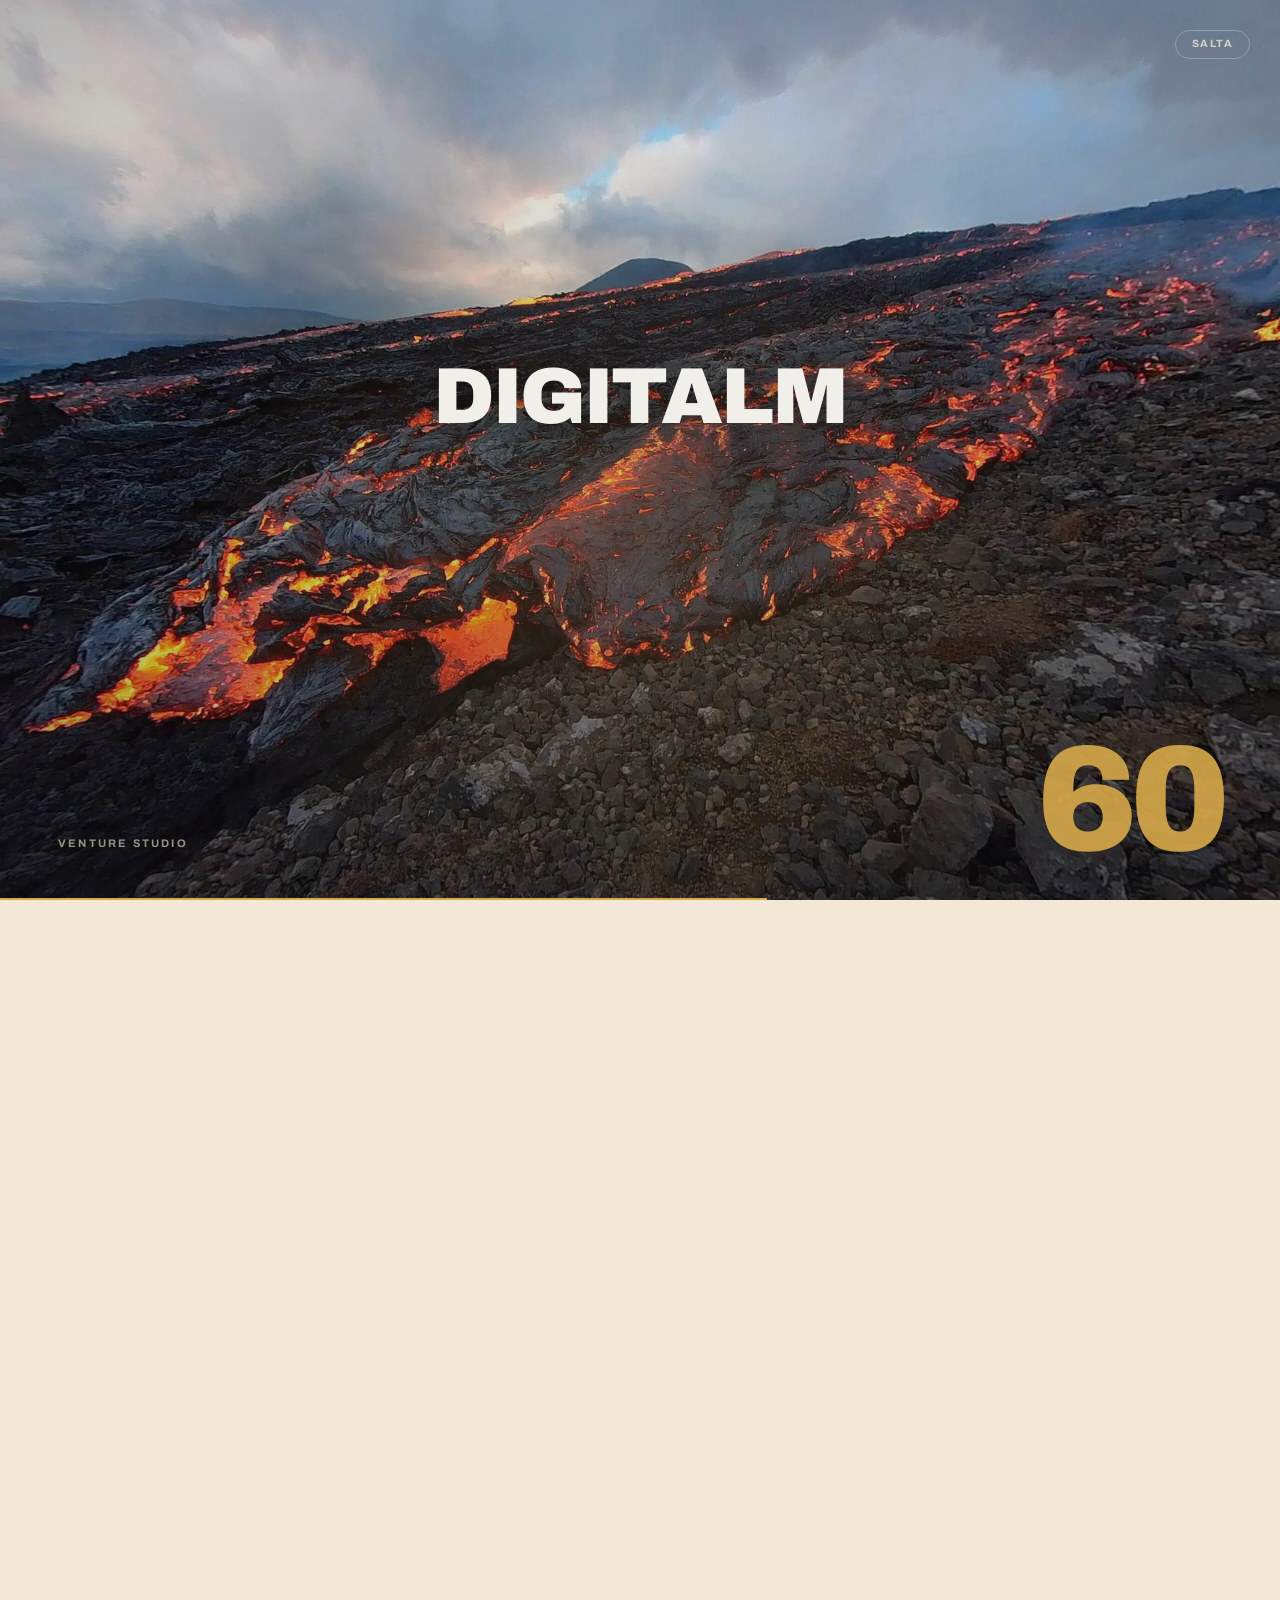
==== index.html @ 2645ad88 "Scheda azienda con descrizione dal sito e pulsante Vai al sito; carta piu tenue; vuoto in fondo alla" ====
<!doctype html>
<html lang="it">
<head>
<meta charset="utf-8">
<meta name="viewport" content="width=device-width, initial-scale=1">
<meta name="robots" content="noindex, nofollow">
<title>Strada del Vino · Casavecchia di Pontelatone — Quattro direzioni per il sito</title>
<link rel="icon" href="shared/pittogramma.svg" type="image/svg+xml">
<link rel="preconnect" href="https://fonts.googleapis.com"><link rel="preconnect" href="https://fonts.gstatic.com" crossorigin>
<link href="https://fonts.googleapis.com/css2?family=Archivo:wght@500;700;900&family=Cormorant+Garamond:ital,wght@0,400;0,500;1,400&family=Instrument+Serif:ital@0;1&family=Fraunces:ital,opsz,wght@0,9..144,400;1,9..144,400&family=Manrope:wght@400;500;700&display=swap" rel="stylesheet">
<style>
:root{--walnut:#442413;--ivory:#F2E8D5;--cream:#FCF6E1;--olive:#4B5D23;--chart:#ADC136;--earth:#170B06;--mute:#7A5F50}
*{box-sizing:border-box;margin:0;padding:0}
body{font:400 16px/1.6 Manrope,system-ui,sans-serif;background:var(--ivory);color:var(--walnut);min-height:100svh;padding:clamp(20px,4vw,56px)}
/* la spaccatura di Studio Ryft resta sotto tutta la pagina, in forte trasparenza */
body::before{content:"";position:fixed;inset:0;z-index:-1;pointer-events:none;
  background:url(shared/img/ryft-rift.jpg) center 42%/cover no-repeat;opacity:.13;filter:saturate(.28) sepia(.45) contrast(.92)}
header{display:flex;justify-content:space-between;align-items:flex-end;gap:2rem;flex-wrap:wrap;border-bottom:1.5px solid var(--walnut);padding-bottom:2.2rem}
header svg{height:clamp(110px,14vw,190px);width:auto;display:block;overflow:visible}
header div{max-width:560px}
header h1{font:400 clamp(2rem,4vw,3.4rem)/1 "Fraunces",serif;letter-spacing:-.02em}
header h1 em{color:var(--olive)}
header p{margin-top:.7rem;color:var(--mute)}
.grid{display:grid;grid-template-columns:repeat(4,1fr);gap:clamp(14px,2vw,26px);margin-top:clamp(24px,3vw,44px)}
.dir{position:relative;display:flex;flex-direction:column;border-radius:26px;overflow:hidden;text-decoration:none;min-height:600px;transition:transform .7s cubic-bezier(.16,1,.3,1),box-shadow .7s}
.dir:hover{transform:translateY(-8px);box-shadow:0 40px 60px -30px rgba(40,20,10,.5)}
.dir .top{position:relative;flex:1;overflow:hidden}
.dir .top img{position:absolute;inset:0;width:100%;height:100%;object-fit:cover;transition:transform 1.4s cubic-bezier(.16,1,.3,1)}
.dir:hover .top img{transform:scale(1.07)}
.dir .top::after{content:"";position:absolute;inset:0}
.dir .lt{position:absolute;left:22px;top:22px;z-index:2;font:700 12px/1 Manrope;letter-spacing:.14em;text-transform:uppercase;padding:.5rem .7rem;border-radius:40px}
.dir .ti{position:absolute;left:22px;right:22px;bottom:20px;z-index:2}
.dir .ti h2{font-size:clamp(2.4rem,3.4vw,3.4rem);line-height:.95;font-weight:400}
.dir .bot{padding:22px}
.dir .bot p{font-size:14.5px}
.dir .bot ul{list-style:none;margin-top:.9rem;font-size:13.5px}
.dir .bot li{padding:.35rem 0;border-top:1px solid currentColor;border-color:rgba(128,100,80,.25)}
.dir .go{display:flex;justify-content:space-between;align-items:center;margin-top:1rem;font:700 14px Manrope}
.dir .go b{width:42px;height:42px;border-radius:50%;display:grid;place-items:center;transition:transform .6s cubic-bezier(.16,1,.3,1)}
.dir:hover .go b{transform:rotate(-45deg)}
.a{background:var(--cream);color:var(--walnut);border:1.5px solid var(--walnut)}
.a .top img{filter:sepia(.35) contrast(.95)}
.a .top::after{background:linear-gradient(0deg,var(--cream) 22%,rgba(252,246,225,.6) 50%,rgba(252,246,225,0) 75%)}
.a .lt{background:var(--walnut);color:var(--cream)}
.a h2{font-family:"Cormorant Garamond",serif}.a h2 em{color:#7A2A2E}
.a .go b{background:var(--walnut);color:var(--cream)}
.b{background:var(--earth);color:var(--ivory)}
.b .top img{filter:brightness(.55) saturate(.9)}
.b .top::after{background:linear-gradient(0deg,var(--earth) 8%,rgba(23,11,6,0) 60%)}
.b .lt{background:var(--chart);color:var(--earth)}
.b h2{font-family:"Instrument Serif",serif}.b h2 em{color:var(--chart)}
.b .go b{background:var(--chart);color:var(--earth)}
.c{background:var(--olive);color:var(--cream)}
.c .top::after{background:linear-gradient(0deg,var(--olive) 8%,rgba(75,93,35,0) 60%)}
.c .lt{background:var(--cream);color:var(--olive)}
.c h2{font-family:"Fraunces",serif}.c h2 em{color:var(--chart)}
.c .go b{background:var(--chart);color:var(--walnut)}
.d{background:var(--ivory);color:var(--walnut);border:1.5px solid var(--walnut)}
.d .top img{filter:saturate(1.05)}
.d .top::after{background:linear-gradient(0deg,var(--ivory) 16%,rgba(242,232,213,.5) 46%,rgba(242,232,213,0) 74%)}
.d .lt{background:var(--olive);color:var(--cream)}
.d h2{font-family:"Fraunces",serif}.d h2 em{color:var(--olive)}
.d .go b{background:var(--olive);color:var(--cream)}
.note{margin-top:clamp(24px,3vw,40px);display:grid;grid-template-columns:1.2fr 1fr;gap:2rem;font-size:14px;color:var(--mute);border-top:1px solid rgba(68,36,19,.2);padding-top:1.4rem}
.note b{color:var(--walnut)}
/* firma in chiusura: logotipo, messaggio della spaccatura, link al sito dello studio */
.ryft-firma{margin-top:clamp(40px,5vw,80px);padding:clamp(34px,4.5vw,64px) 0 clamp(26px,3vw,44px);
  border-top:1.5px solid var(--walnut);display:grid;justify-items:center;text-align:center;gap:clamp(18px,2.2vw,30px)}
.ryft-firma>img{height:clamp(26px,3.4vw,46px);width:auto}
.rf-msg{font:900 clamp(2rem,5.4vw,4.6rem)/.96 Archivo,sans-serif;letter-spacing:-.035em;text-transform:uppercase;color:var(--walnut)}
.rf-msg span{display:block}
.rf-msg .sm{font-size:.44em;letter-spacing:.02em}
.rf-pay{font:500 clamp(10px,1.1vw,12.5px)/1 Archivo,sans-serif;letter-spacing:.2em;text-transform:uppercase;color:var(--mute);margin-top:-.4rem}
.rf-link{display:inline-flex;align-items:center;gap:.6rem;padding:.85rem 1.7rem;border:1.5px solid var(--walnut);border-radius:8px;
  font:700 12px/1 Archivo,sans-serif;letter-spacing:.12em;text-transform:uppercase;color:var(--walnut);text-decoration:none;transition:.3s}
.rf-link:hover{background:var(--walnut);color:var(--cream)}
@media (max-width:820px){.rf-msg{font-size:clamp(1.7rem,9vw,2.6rem)}}

footer{margin-top:2rem;font-size:12px;color:var(--mute);display:flex;flex-wrap:wrap;gap:.4rem 1.2rem;align-items:center;justify-content:space-between}
footer a{color:var(--walnut);font-weight:700;text-decoration:none;border-bottom:1px solid rgba(68,36,19,.3)}
footer a:hover{color:var(--olive);border-color:var(--olive)}

/* firma dello studio: payoff sopra, logotipo in alto a destra */
.topbar{display:flex;justify-content:flex-end;margin-bottom:clamp(14px,1.8vw,26px)}
.ryft-mark{display:grid;justify-items:end;gap:.4rem;text-decoration:none}
.rm-pay{font:500 10px/1 Archivo,Manrope,sans-serif;letter-spacing:.16em;text-transform:uppercase;color:var(--mute)}
.ryft-mark img{height:clamp(17px,1.7vw,23px);width:auto;opacity:.82;transition:opacity .35s}
.ryft-mark:hover img{opacity:1}
.ryft-mark:hover .rm-pay{color:var(--walnut)}

/* ===== intro Studio Ryft: conto alla rovescia e parata delle scritte ===== */
html.rp-lock,html.rp-lock body{overflow:hidden;height:100%}
#ryft-pre{position:fixed;inset:0;z-index:200;display:grid;place-items:center;overflow:hidden;background:#1c1c22;font-family:Archivo,Manrope,system-ui,sans-serif}
#ryft-pre.done{transform:translateY(-100%);transition:transform 1.05s cubic-bezier(.76,0,.24,1)}
.rp-bg{position:absolute;inset:0;background:#1c1c22 url(shared/img/ryft-rift.jpg) center 58%/cover no-repeat;animation:rpDrift 22s ease-in-out infinite alternate}
.rp-veil{position:absolute;inset:0;background:radial-gradient(circle at 50% 60%,rgba(215,169,74,.16),transparent 56%),
  radial-gradient(120% 90% at 50% 50%,transparent 38%,rgba(16,14,20,.5) 100%),
  linear-gradient(180deg,rgba(20,20,26,.1),rgba(20,20,26,.28));transition:background .7s ease}
#ryft-pre.fin .rp-veil{background:radial-gradient(60% 45% at 50% 50%,rgba(14,12,18,.86),rgba(16,14,20,.6) 62%,rgba(16,14,20,.42) 100%)}
@keyframes rpDrift{from{transform:scale(1.04)}to{transform:scale(1.11) translateY(-1.5%)}}
.rp-mid{position:relative;z-index:1;text-align:center;padding:0 20px}
.rp-word{font:900 clamp(28px,6.2vw,86px)/1.15 Archivo,sans-serif;letter-spacing:-.025em;color:#F0EFE9;min-height:1.2em;font-variant-ligatures:none;text-shadow:0 6px 40px rgba(0,0,0,.55)}
.rp-word .g{color:#D7A94A}
.rp-word{transition:opacity .45s ease,transform .45s ease}
#ryft-pre.fin .rp-word{opacity:0;transform:translateY(-12px);position:absolute;pointer-events:none}
.rp-end{opacity:0;transform:translateY(16px);transition:opacity .85s ease-out,transform .85s cubic-bezier(.16,1,.3,1)}
.rp-end.on{opacity:1;transform:none}
.rp-pay{display:block;font:500 clamp(10px,1.15vw,13px)/1 Archivo,sans-serif;letter-spacing:.2em;text-transform:uppercase;color:#E9C377;margin-bottom:1.1rem;text-shadow:0 2px 18px rgba(0,0,0,.8)}
.rp-end img{height:clamp(30px,5vw,68px);width:auto;filter:drop-shadow(0 8px 34px rgba(0,0,0,.6))}
.rp-tag{position:absolute;left:clamp(18px,5vw,58px);bottom:clamp(24px,4vw,52px);z-index:1;font:700 11px/1 Archivo,sans-serif;letter-spacing:.2em;text-transform:uppercase;color:rgba(242,232,213,.6)}
.rp-count{position:absolute;right:clamp(18px,5vw,58px);bottom:clamp(10px,4vw,40px);z-index:1;font:900 clamp(60px,12vw,150px)/.8 Archivo,sans-serif;color:#D7A94A;letter-spacing:-.05em;font-variant-numeric:tabular-nums;opacity:.9}
.rp-bar{position:absolute;left:0;bottom:0;z-index:1;height:2px;width:0;background:#D7A94A}
.rp-skip{position:absolute;top:clamp(16px,3vw,30px);right:clamp(16px,3vw,30px);z-index:2;background:transparent;border:1px solid rgba(242,232,213,.3);border-radius:40px;padding:.5rem 1rem;color:rgba(242,232,213,.8);font:700 10.5px/1 Archivo,sans-serif;letter-spacing:.14em;text-transform:uppercase;cursor:pointer;transition:.25s}
.rp-skip:hover{border-color:#D7A94A;color:#D7A94A}
@media (prefers-reduced-motion:reduce){.rp-bg{animation:none}#ryft-pre.done{transition:none}}
@media (max-width:1300px){.grid{grid-template-columns:1fr 1fr}}
@media (max-width:820px){.grid{grid-template-columns:1fr}.dir{min-height:480px}.note{grid-template-columns:1fr}}
</style>
</head>
<body>
<div class="topbar">
  <a class="ryft-mark" href="https://www.ryft.it/intro/" target="_blank" rel="noopener">
    <span class="rm-pay">You have the dream. We have the team.</span>
    <img src="shared/img/studio-ryft-scuro.png" alt="Studio Ryft">
  </a>
</div>
<header>
  <svg data-logo aria-label="Strada del Vino Casavecchia di Pontelatone"></svg>
  <div><h1>Il sito della Strada: <em>quattro direzioni.</em></h1><p>Stessi contenuti verificati, stesso marchio, quattro modi diversi di raccontare l'Alta Campania. Le animazioni partono con lo scorrimento: aprite ogni demo a schermo intero.</p></div>
</header>
<main class="grid">
  <a class="dir a" href="a-archivio/index.html?intro">
    <div class="top"><img src="shared/img/comune-pontelatone.webp" alt=""><span class="lt">A · Istituzionale</span><div class="ti"><h2>L'Archivio<br><em>vivo.</em></h2></div></div>
    <div class="bot"><p>Carta, inchiostro, documenti. Per stampa, istituzioni, bandi e Archivio di Stato.</p>
      <ul><li>Carta del territorio che si incide dalle quote reali</li><li>Linea del tempo orizzontale con il Ventaglio borbonico</li><li>Carotaggi dei suoli e ruota degli aromi</li><li>Adesione con sigillo di ceralacca</li></ul>
      <p class="go">Apri la demo <b>→</b></p></div>
  </a>
  <a class="dir b" href="b-suolo/index.html?intro">
    <div class="top"><img src="shared/img/video-poster.webp" alt=""><span class="lt">B · Scientifica</span><div class="ti"><h2>Il suolo<br><em>parla.</em></h2></div></div>
    <div class="bot"><p>Notte, strati, dati. La direzione più adatta a premi di design e stampa internazionale.</p>
      <ul><li>Volo guidato dallo scorrimento sugli otto comuni</li><li>Discesa nei tre suoli con profondità in centimetri</li><li>Radar aromatico e gioco «Alla cieca»</li><li>Citazione leggibile solo con la luce del cursore</li></ul>
      <p class="go">Apri la demo <b>→</b></p></div>
  </a>
  <a class="dir c" href="c-filo/index.html?intro">
    <div class="top"><img src="shared/img/vigna-lmp02008.webp" alt=""><span class="lt">C · Comunità</span><div class="ti"><h2>Il<br><em>filo.</em></h2></div></div>
    <div class="bot"><p>Luce di settembre, persone, rete. La direzione che converte meglio in adesioni.</p>
      <ul><li>Un filo verde che cuce tutta la pagina</li><li>Costellazione della rete trascinabile, «aggiungi la tua realtà»</li><li>Percorsi animati su carta reale, video verticali</li><li>Tessera che si compila mentre scrivi</li></ul>
      <p class="go">Apri la demo <b>→</b></p></div>
  </a>
  <a class="dir d" href="d-sintesi/index.html?intro">
    <div class="top"><img src="shared/img/vendemmia-tramonto-poster.webp" alt=""><span class="lt">D · Sintesi</span><div class="ti"><h2>Terra<br><em>e persone.</em></h2></div></div>
    <div class="bot"><p>La via di mezzo fra la B e la C: calore e adesioni, con un blocco scientifico al centro.</p>
      <ul><li>Hero con carta reale e tre video in rotazione</li><li>Blocco scuro «Il suolo parla» con radar degli aromi</li><li>Carta che segue i comuni al passaggio del mouse</li><li>Giostra 3D dei logotipi, tessera e quote</li></ul>
      <p class="go">Apri la demo <b>→</b></p></div>
  </a>
</main>
<section class="note">
  <p><b>Cosa è reale e cosa è d'esempio.</b> Testi storici, vitigni, suoli, dati aromatici, aziende, panel e comuni vengono dai materiali della Strada (Anteprima 2026, testi dell'Archivio di Stato, disciplinare) e sono stati verificati. Curve di livello e posizioni dei comuni sono ricavate da dati altimetrici e cartografici reali. Articoli, video, eventi futuri, quote associative e moduli sono segnaposto: i moduli non inviano dati.</p>
  <p><b>Prima della messa online.</b> Fotografie e video originali, testi dei vantaggi e quote approvati dall'assemblea, permessi dell'Archivio per le riproduzioni, perimetro di lavoro con Squeezy, dominio dell'associazione.</p>
</section>
<section class="ryft-firma">
  <img src="shared/img/studio-ryft-scuro.png" alt="Studio Ryft">
  <p class="rf-msg"><span>Dalla frattura</span><span class="sm">nasce</span><span>terra nuova</span></p>
  <p class="rf-pay">You have the dream. We have the team.</p>
  <a class="rf-link" href="https://www.ryft.it/intro/" target="_blank" rel="noopener">ryft.it/intro <b>→</b></a>
</section>

<footer>
  <span>Demo di progetto riservata · settembre 2026</span>
  <span>Progetto e sviluppo <a href="https://www.ryft.it/intro/" target="_blank" rel="noopener">Studio Ryft</a> · venture studio · ryft.it/intro</span>
</footer>

<div id="ryft-pre">
  <div class="rp-bg"></div><div class="rp-veil"></div>
  <div class="rp-mid">
    <div class="rp-word" id="rp-word"></div>
    <div class="rp-end" id="rp-end">
      <span class="rp-pay">You have the dream. We have the team.</span>
      <img src="shared/img/studio-ryft.png" alt="Studio Ryft">
    </div>
  </div>
  <span class="rp-tag">Venture Studio</span>
  <span class="rp-count" id="rp-count">0</span>
  <span class="rp-bar" id="rp-bar"></span>
  <button class="rp-skip" id="rp-skip" type="button">salta</button>
</div>
<script>
/* Intro Studio Ryft: conto alla rovescia 0-100 e parata di caratteri che si ricompone in STUDIO RYFT.
   Stessa meccanica dell'intro di ryft.it, rallentata e chiusa con payoff e logotipo (circa 6 secondi). */
(function () {
  var pre = document.getElementById("ryft-pre"), wordEl = document.getElementById("rp-word"),
      countEl = document.getElementById("rp-count"), bar = document.getElementById("rp-bar"),
      end = document.getElementById("rp-end"), skip = document.getElementById("rp-skip");
  var ridotto = matchMedia("(prefers-reduced-motion: reduce)").matches, chiuso = false;
  document.documentElement.classList.add("rp-lock");

  function apri() {
    if (chiuso) return; chiuso = true;
    pre.classList.add("done");
    document.documentElement.classList.remove("rp-lock");
    setTimeout(function () { if (pre.parentNode) pre.parentNode.removeChild(pre); }, 1200);
  }
  skip.addEventListener("click", apri);
  addEventListener("keydown", function (e) { if (e.key === "Escape") apri(); });

  if (ridotto) {
    countEl.textContent = "100"; bar.style.width = "100%";
    wordEl.innerHTML = 'STUDIO <span class="g">RYFT</span>';
    pre.classList.add("fin"); end.classList.add("on");
    setTimeout(apri, 1600); return;
  }

  var CH = "ABCDEFGHIJKLMNOPQRSTUVWXYZ0123456789#%&@/", DUR = 4800, start = performance.now();
  // ogni parola si risolve da sinistra a destra dentro la sua finestra di tempo
  function scr(testo, a, b) {
    return { a: a, s: function (t) {
      var p = Math.max(0, Math.min(1, (t - a) / (b - a))), o = "";
      for (var i = 0; i < testo.length; i++) {
        if (testo[i] === " ") { o += " "; continue; }
        o += (p * testo.length >= i + 1) ? testo[i] : (p > 0 ? CH[(Math.random() * CH.length) | 0] : " ");
      }
      return o;
    } };
  }
  var frasi = [scr("INSIEME", 150, 930), scr("DIGITALE", 1080, 1860), scr("OPPORTUNITÀ", 2010, 2860),
               scr("CRESCITA", 3010, 3790), scr("STUDIO RYFT", 3940, 4800)];

  function chiudi() {
    wordEl.innerHTML = 'STUDIO <span class="g">RYFT</span>';
    setTimeout(function () { pre.classList.add("fin"); end.classList.add("on"); }, 420);
    setTimeout(apri, 1400);
  }
  function giro(ora) {
    var t = ora - start, p = Math.min(1, t / DUR), e = 1 - Math.pow(1 - p, 2);
    countEl.textContent = Math.round(e * 100);
    bar.style.width = (e * 100) + "%";
    var cur = frasi[0];
    for (var i = 0; i < frasi.length; i++) if (t >= frasi[i].a) cur = frasi[i];
    wordEl.textContent = cur.s(t);
    if (p < 1) requestAnimationFrame(giro); else chiudi();
  }
  requestAnimationFrame(giro);
})();
</script>
<script src="shared/brand.js?v=202609172022"></script>
<script>var B=window.LSDV_BRAND,s=document.querySelector("[data-logo]");s.setAttribute("viewBox",B.logo.vb);s.innerHTML='<path fill="#442413" fill-rule="evenodd" d="'+B.logo.br+'"/><path fill="#4B5D23" fill-rule="evenodd" d="'+B.logo.gr+'"/>';</script>
</body>
</html>
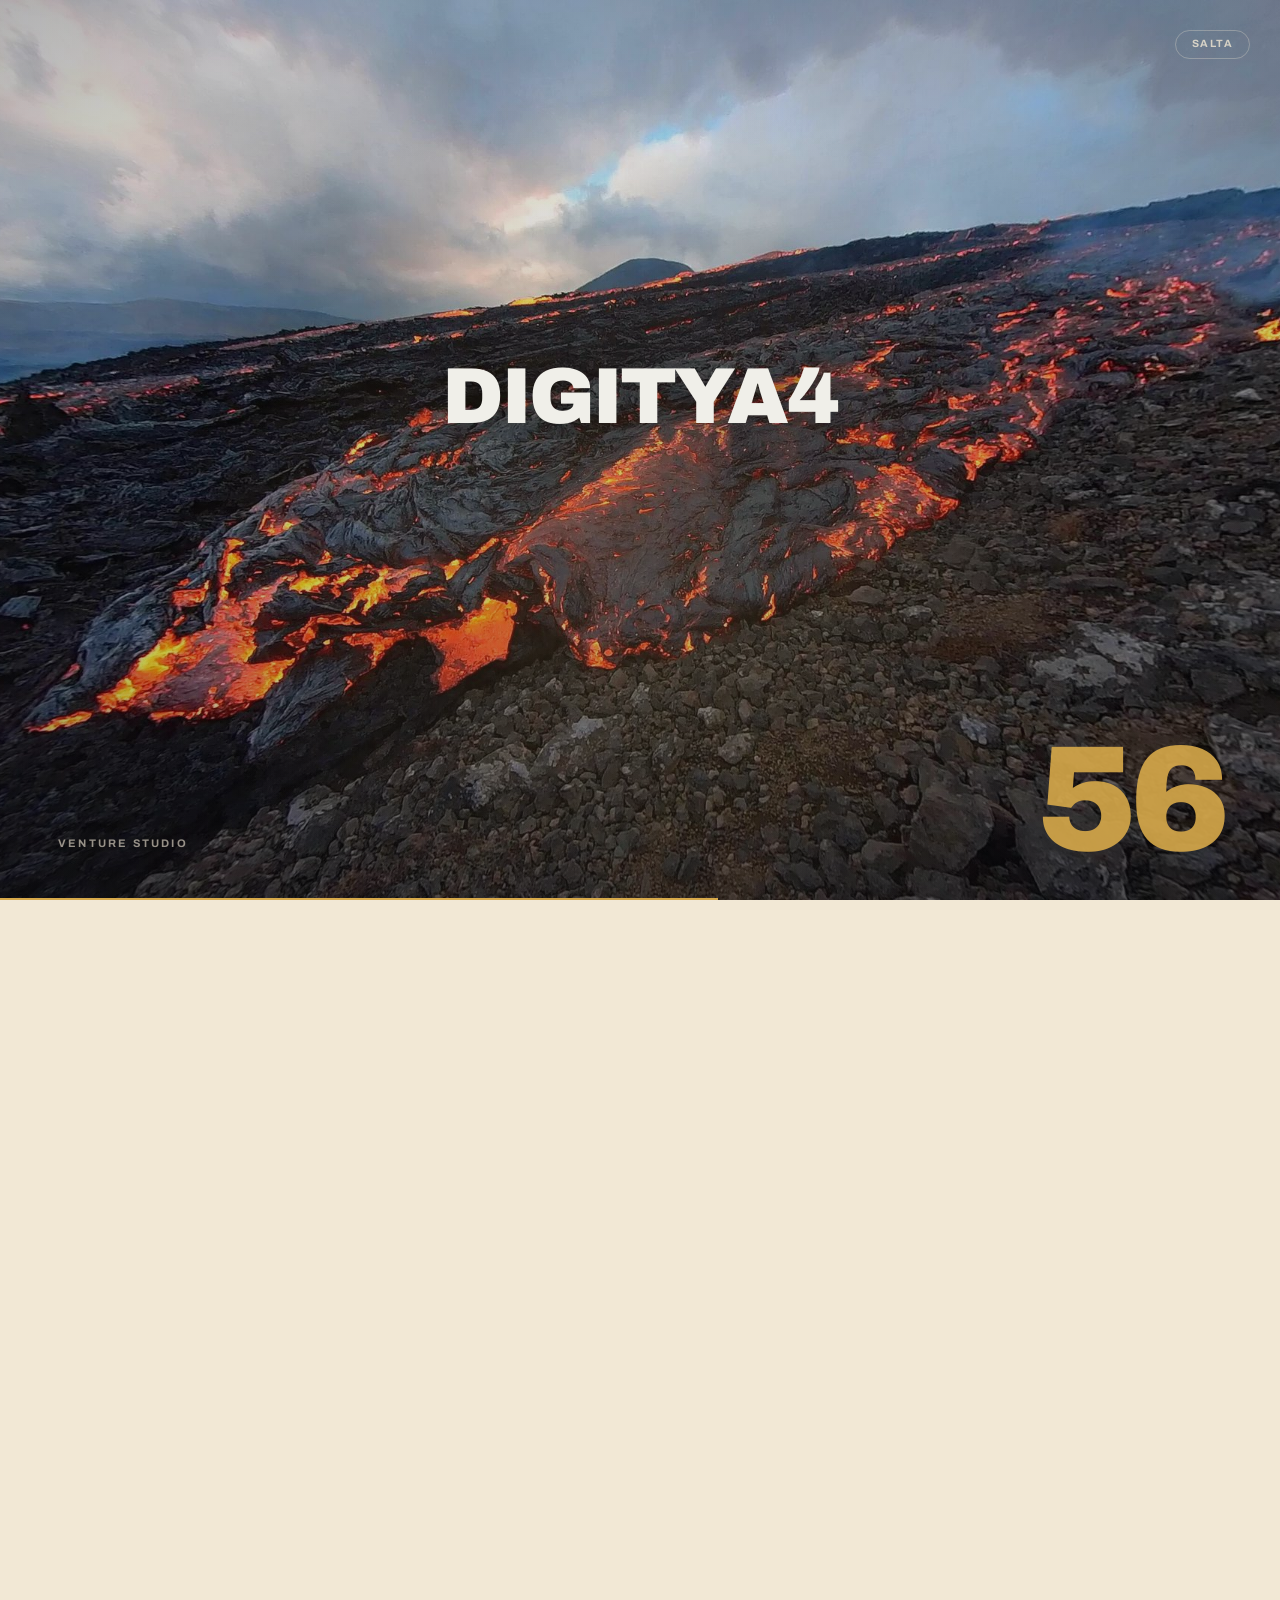
==== commit 8f01a862: "A: il tralcio della rete nella sezione La rete, con elenco come indice; schede sempre dentro la corn" ====
--- a/index.html
+++ b/index.html
@@ -242,7 +242,7 @@
   requestAnimationFrame(giro);
 })();
 </script>
-<script src="shared/brand.js?v=202609172022"></script>
+<script src="shared/brand.js?v=202609172240"></script>
 <script>var B=window.LSDV_BRAND,s=document.querySelector("[data-logo]");s.setAttribute("viewBox",B.logo.vb);s.innerHTML='<path fill="#442413" fill-rule="evenodd" d="'+B.logo.br+'"/><path fill="#4B5D23" fill-rule="evenodd" d="'+B.logo.gr+'"/>';</script>
 </body>
 </html>
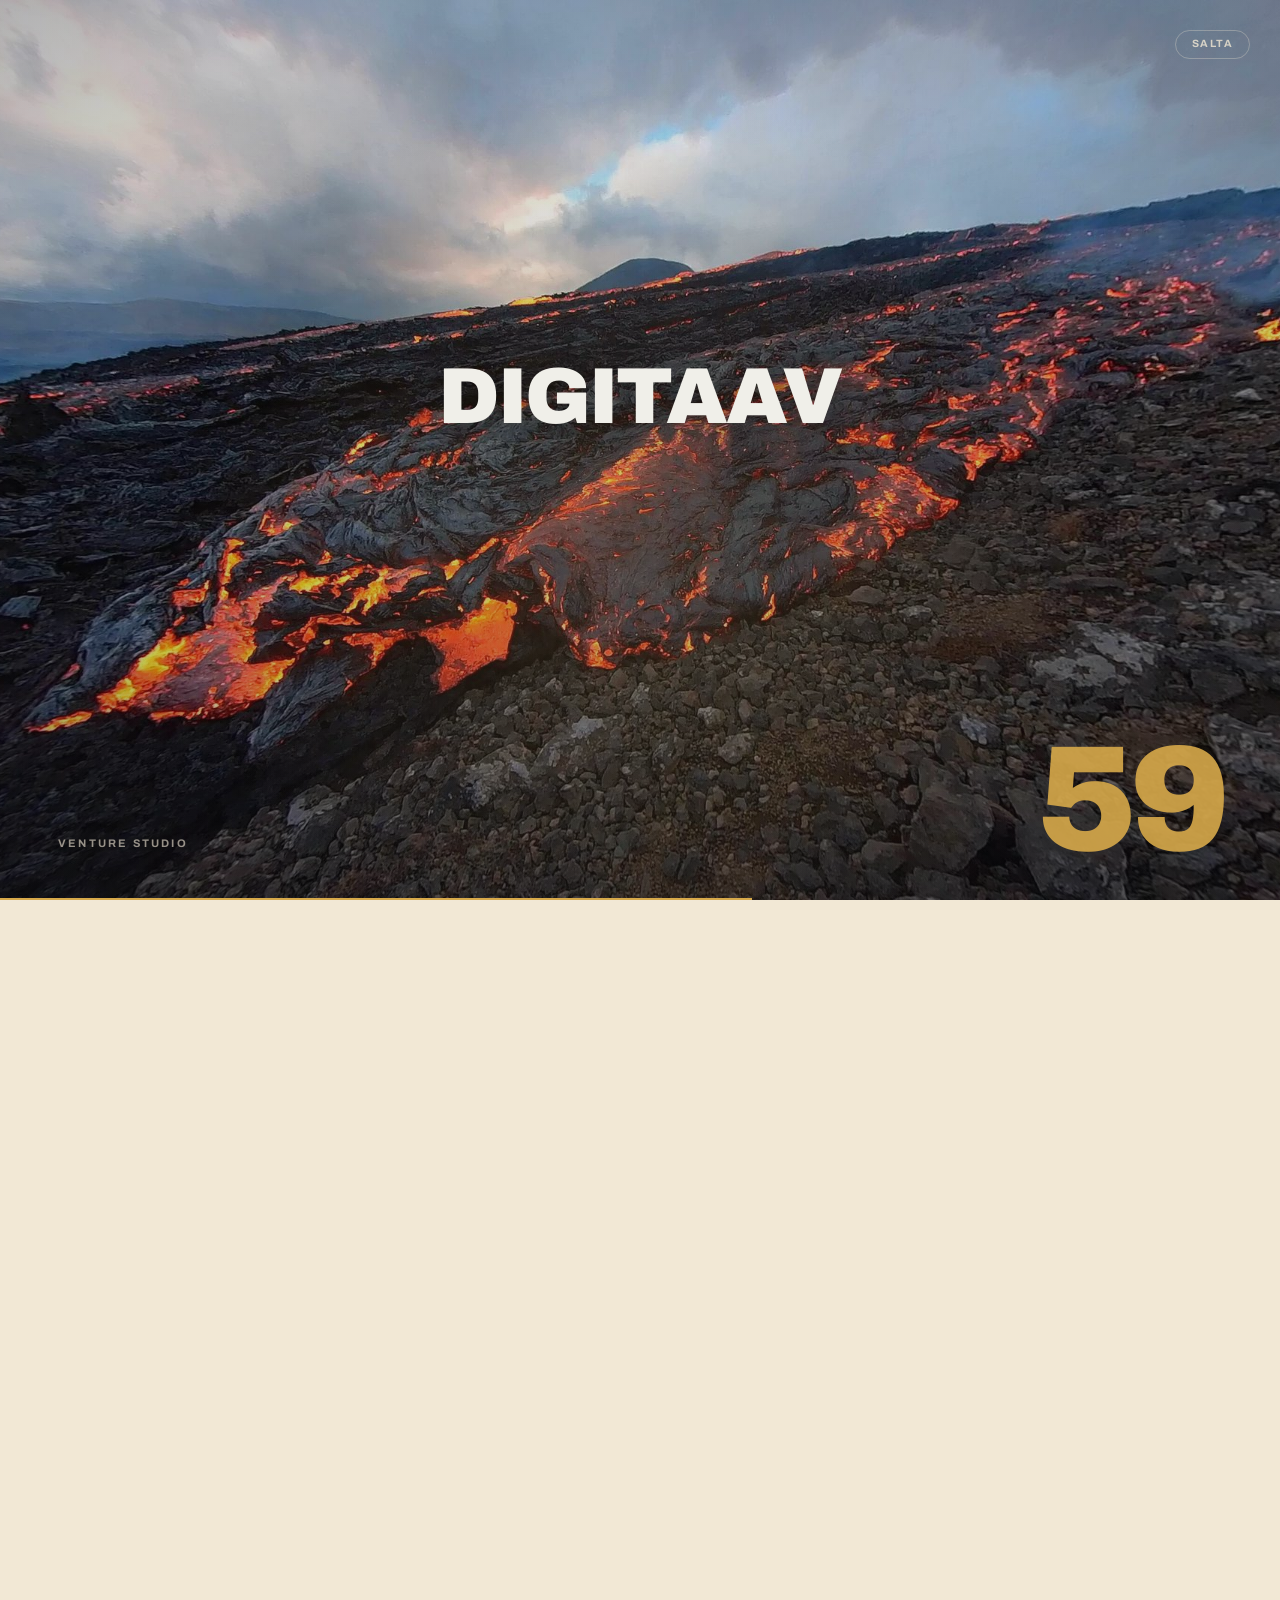
==== commit fc28f2d1: "Titolo di Chi siamo: righe equilibrate, niente parola sola in fondo; colonna della D piu larga Co-Au" ====
--- a/index.html
+++ b/index.html
@@ -242,7 +242,7 @@
   requestAnimationFrame(giro);
 })();
 </script>
-<script src="shared/brand.js?v=202609172240"></script>
+<script src="shared/brand.js?v=202609211027"></script>
 <script>var B=window.LSDV_BRAND,s=document.querySelector("[data-logo]");s.setAttribute("viewBox",B.logo.vb);s.innerHTML='<path fill="#442413" fill-rule="evenodd" d="'+B.logo.br+'"/><path fill="#4B5D23" fill-rule="evenodd" d="'+B.logo.gr+'"/>';</script>
 </body>
 </html>
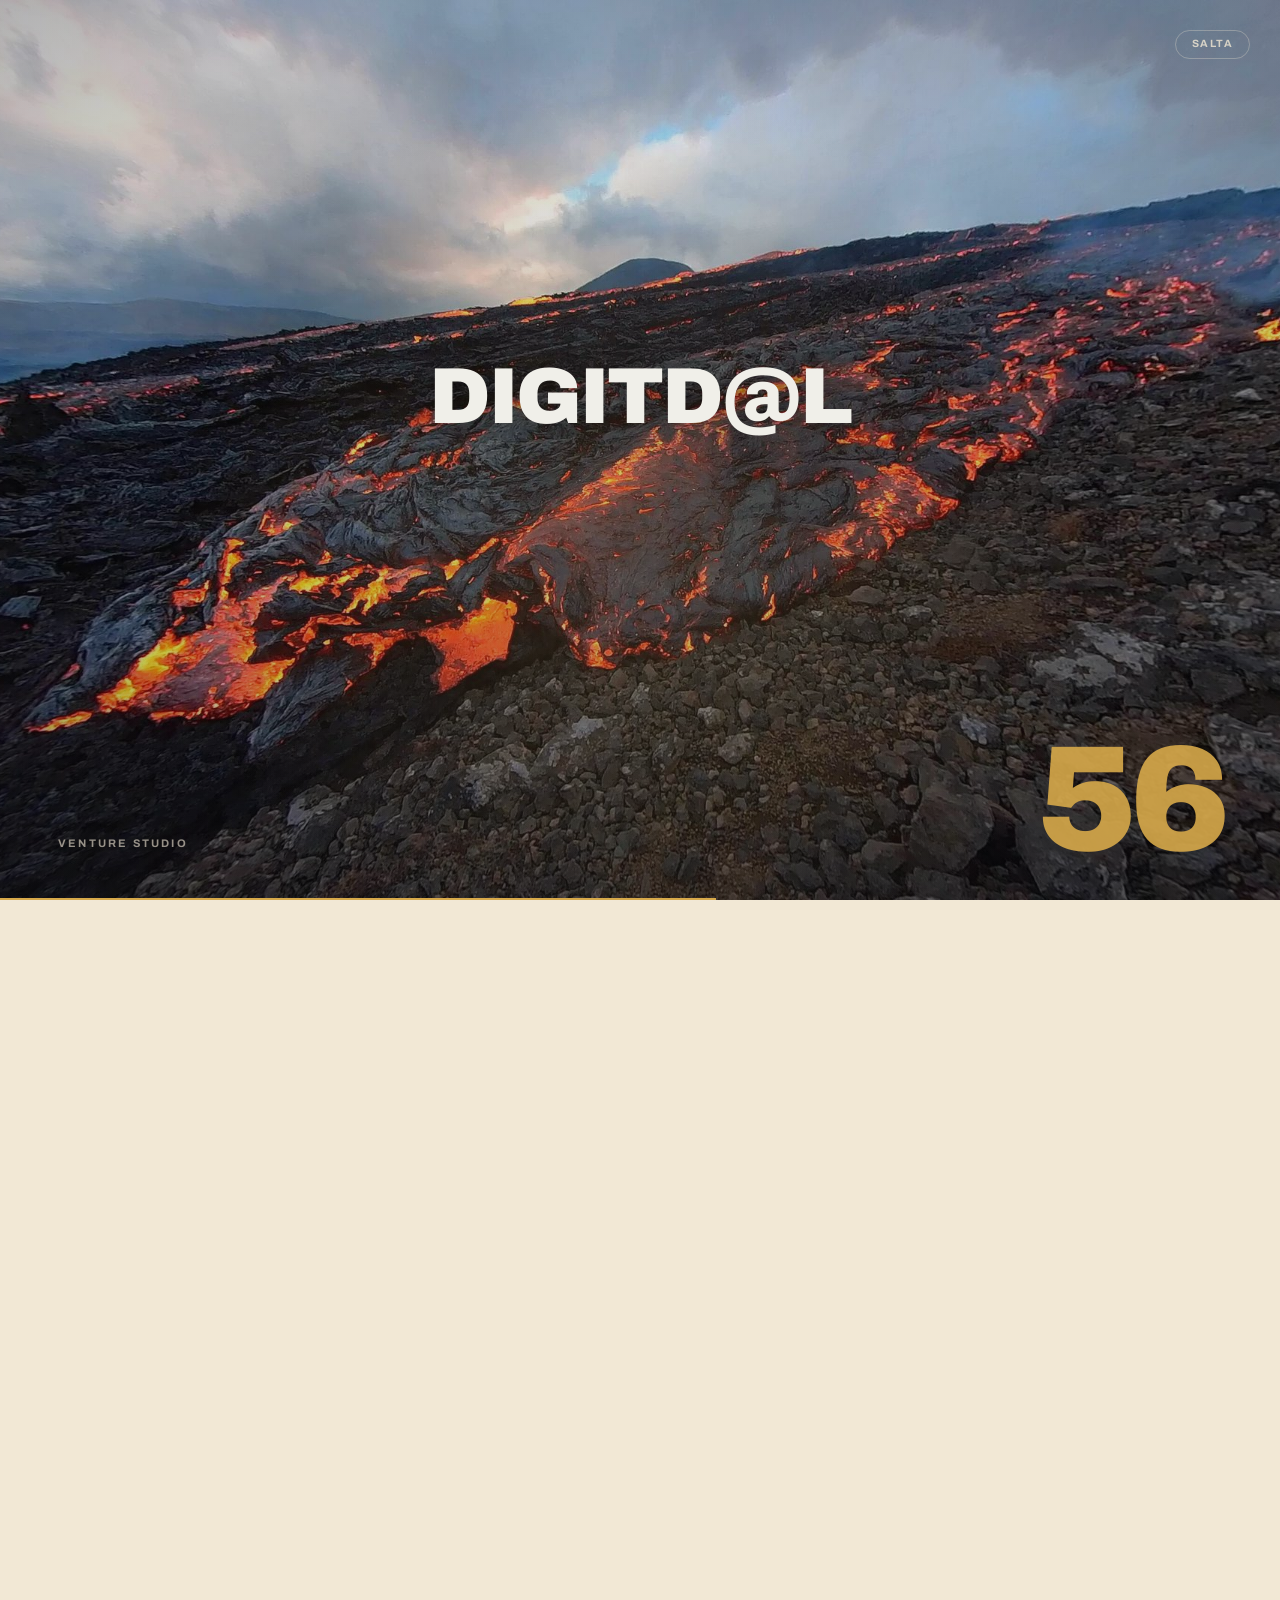
==== commit dcb77cb8: "Pagina animazioni con grappolo 2D, grappolo 3D, tralcio, grappolo su foto e le sezioni animate delle" ====
--- a/index.html
+++ b/index.html
@@ -61,6 +61,7 @@
 .d .lt{background:var(--olive);color:var(--cream)}
 .d h2{font-family:"Fraunces",serif}.d h2 em{color:var(--olive)}
 .d .go b{background:var(--olive);color:var(--cream)}
+.anim-link{margin-top:clamp(20px,2.4vw,32px);text-align:center;font:700 14px/1.4 Manrope,sans-serif}.anim-link a{color:var(--walnut);border-bottom:1.5px solid var(--olive);text-decoration:none;padding-bottom:2px}.anim-link a:hover{color:var(--olive)}
 .note{margin-top:clamp(24px,3vw,40px);display:grid;grid-template-columns:1.2fr 1fr;gap:2rem;font-size:14px;color:var(--mute);border-top:1px solid rgba(68,36,19,.2);padding-top:1.4rem}
 .note b{color:var(--walnut)}
 /* firma in chiusura: logotipo, messaggio della spaccatura, link al sito dello studio */
@@ -154,6 +155,7 @@
       <p class="go">Apri la demo <b>→</b></p></div>
   </a>
 </main>
+<p class="anim-link"><a href="animazioni/index.html">Tutte le animazioni in una pagina: grappoli 2D e 3D, tralcio, intro e sezioni delle quattro proposte →</a></p>
 <section class="note">
   <p><b>Cosa è reale e cosa è d'esempio.</b> Testi storici, vitigni, suoli, dati aromatici, aziende, panel e comuni vengono dai materiali della Strada (Anteprima 2026, testi dell'Archivio di Stato, disciplinare) e sono stati verificati. Curve di livello e posizioni dei comuni sono ricavate da dati altimetrici e cartografici reali. Articoli, video, eventi futuri, quote associative e moduli sono segnaposto: i moduli non inviano dati.</p>
   <p><b>Prima della messa online.</b> Fotografie e video originali, testi dei vantaggi e quote approvati dall'assemblea, permessi dell'Archivio per le riproduzioni, perimetro di lavoro con Squeezy, dominio dell'associazione.</p>
@@ -242,7 +244,7 @@
   requestAnimationFrame(giro);
 })();
 </script>
-<script src="shared/brand.js?v=202609211027"></script>
+<script src="shared/brand.js?v=202609211047"></script>
 <script>var B=window.LSDV_BRAND,s=document.querySelector("[data-logo]");s.setAttribute("viewBox",B.logo.vb);s.innerHTML='<path fill="#442413" fill-rule="evenodd" d="'+B.logo.br+'"/><path fill="#4B5D23" fill-rule="evenodd" d="'+B.logo.gr+'"/>';</script>
 </body>
 </html>
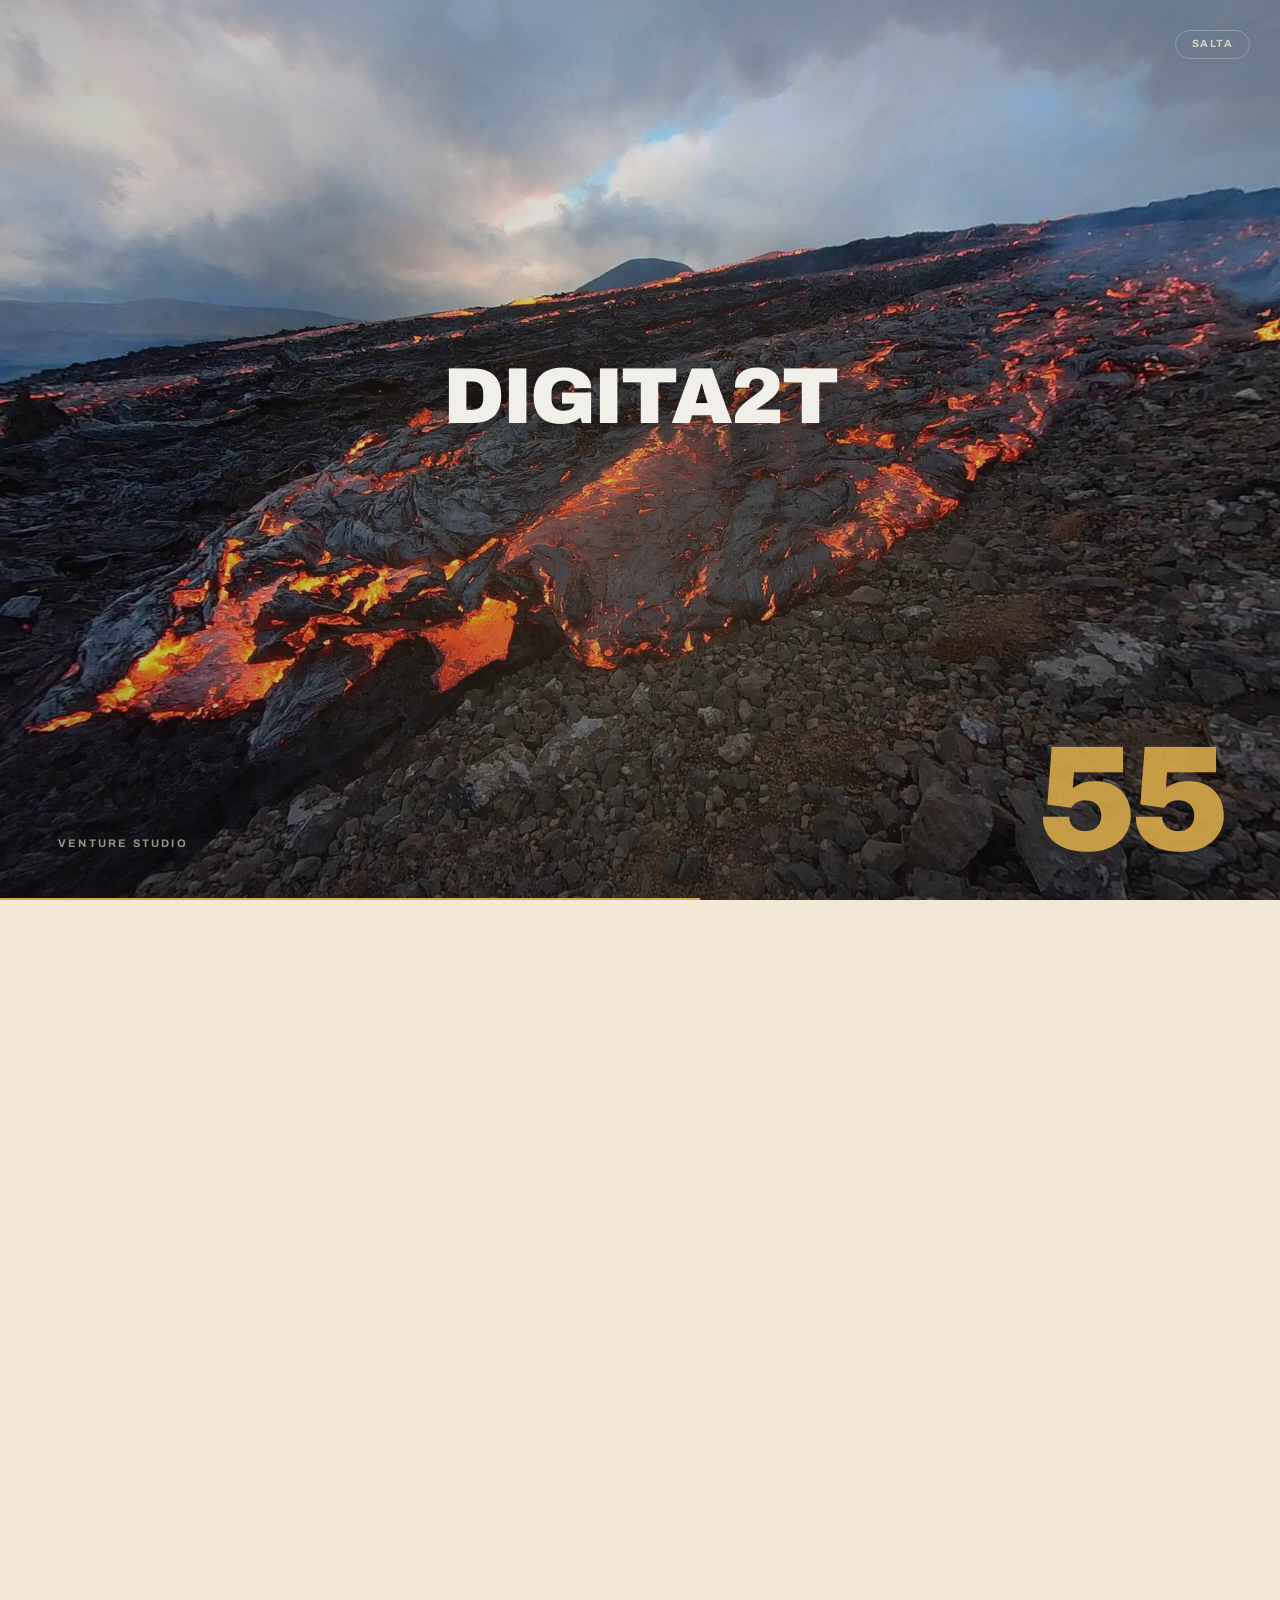
==== commit 741e2665: "Versione C: la strada attraversa il territorio (intro e scorrimento); barra avanti/indietro/home; an" ====
--- a/index.html
+++ b/index.html
@@ -61,7 +61,12 @@
 .d .lt{background:var(--olive);color:var(--cream)}
 .d h2{font-family:"Fraunces",serif}.d h2 em{color:var(--olive)}
 .d .go b{background:var(--olive);color:var(--cream)}
-.anim-link{margin-top:clamp(20px,2.4vw,32px);text-align:center;font:700 14px/1.4 Manrope,sans-serif}.anim-link a{color:var(--walnut);border-bottom:1.5px solid var(--olive);text-decoration:none;padding-bottom:2px}.anim-link a:hover{color:var(--olive)}
+.anim-btn{display:flex;justify-content:space-between;align-items:center;gap:1.4rem;width:100%;margin-top:clamp(14px,2vw,26px);padding:clamp(20px,2.4vw,32px) clamp(22px,3vw,40px);border-radius:26px;background:var(--walnut);color:var(--cream);text-decoration:none;transition:transform .6s cubic-bezier(.16,1,.3,1),box-shadow .6s,background .3s}
+.anim-btn:hover{transform:translateY(-6px);box-shadow:0 34px 50px -30px rgba(40,20,10,.6);background:var(--olive)}
+.anim-btn b{display:block;font:400 clamp(1.5rem,2.6vw,2.4rem)/1.05 "Fraunces",serif}
+.anim-btn small{display:block;margin-top:.4rem;font-size:14px;opacity:.8}
+.anim-btn i{flex:none;font:700 14px/1 Manrope,sans-serif;font-style:normal;letter-spacing:.06em;text-transform:uppercase;border:1.5px solid currentColor;border-radius:999px;padding:.85rem 1.3rem}
+@media (max-width:640px){.anim-btn{flex-direction:column;align-items:flex-start}}
 .note{margin-top:clamp(24px,3vw,40px);display:grid;grid-template-columns:1.2fr 1fr;gap:2rem;font-size:14px;color:var(--mute);border-top:1px solid rgba(68,36,19,.2);padding-top:1.4rem}
 .note b{color:var(--walnut)}
 /* firma in chiusura: logotipo, messaggio della spaccatura, link al sito dello studio */
@@ -143,9 +148,9 @@
       <p class="go">Apri la demo <b>→</b></p></div>
   </a>
   <a class="dir c" href="c-filo/index.html?intro">
-    <div class="top"><img src="shared/img/vigna-lmp02008.webp" alt=""><span class="lt">C · Comunità</span><div class="ti"><h2>Il<br><em>filo.</em></h2></div></div>
+    <div class="top"><img src="shared/img/vigna-lmp02008.webp" alt=""><span class="lt">C · Comunità</span><div class="ti"><h2>La<br><em>strada.</em></h2></div></div>
     <div class="bot"><p>Luce di settembre, persone, rete. La direzione che converte meglio in adesioni.</p>
-      <ul><li>Un filo verde che cuce tutta la pagina</li><li>Costellazione della rete trascinabile, «aggiungi la tua realtà»</li><li>Percorsi animati su carta reale, video verticali</li><li>Tessera che si compila mentre scrivi</li></ul>
+      <ul><li>Una strada che attraversa la carta del territorio e scende con te, con le pietre chilometriche</li><li>Grappolo della rete in 3D esplorabile, «aggiungi la tua realtà»</li><li>Percorsi animati su carta reale, video verticali</li><li>Tessera che si compila mentre scrivi</li></ul>
       <p class="go">Apri la demo <b>→</b></p></div>
   </a>
   <a class="dir d" href="d-sintesi/index.html?intro">
@@ -155,7 +160,7 @@
       <p class="go">Apri la demo <b>→</b></p></div>
   </a>
 </main>
-<p class="anim-link"><a href="animazioni/index.html">Tutte le animazioni in una pagina: grappoli 2D e 3D, tralcio, intro e sezioni delle quattro proposte →</a></p>
+<a class="anim-btn" href="animazioni/index.html"><span><b>Tutte le animazioni in una pagina</b><small>Grappoli 2D e 3D, tralcio, intro e sezioni animate delle quattro proposte, anche a schermo intero</small></span><i>Apri →</i></a>
 <section class="note">
   <p><b>Cosa è reale e cosa è d'esempio.</b> Testi storici, vitigni, suoli, dati aromatici, aziende, panel e comuni vengono dai materiali della Strada (Anteprima 2026, testi dell'Archivio di Stato, disciplinare) e sono stati verificati. Curve di livello e posizioni dei comuni sono ricavate da dati altimetrici e cartografici reali. Articoli, video, eventi futuri, quote associative e moduli sono segnaposto: i moduli non inviano dati.</p>
   <p><b>Prima della messa online.</b> Fotografie e video originali, testi dei vantaggi e quote approvati dall'assemblea, permessi dell'Archivio per le riproduzioni, perimetro di lavoro con Squeezy, dominio dell'associazione.</p>
@@ -244,7 +249,7 @@
   requestAnimationFrame(giro);
 })();
 </script>
-<script src="shared/brand.js?v=202609211047"></script>
+<script src="shared/brand.js?v=202609211141"></script>
 <script>var B=window.LSDV_BRAND,s=document.querySelector("[data-logo]");s.setAttribute("viewBox",B.logo.vb);s.innerHTML='<path fill="#442413" fill-rule="evenodd" d="'+B.logo.br+'"/><path fill="#4B5D23" fill-rule="evenodd" d="'+B.logo.gr+'"/>';</script>
 </body>
 </html>
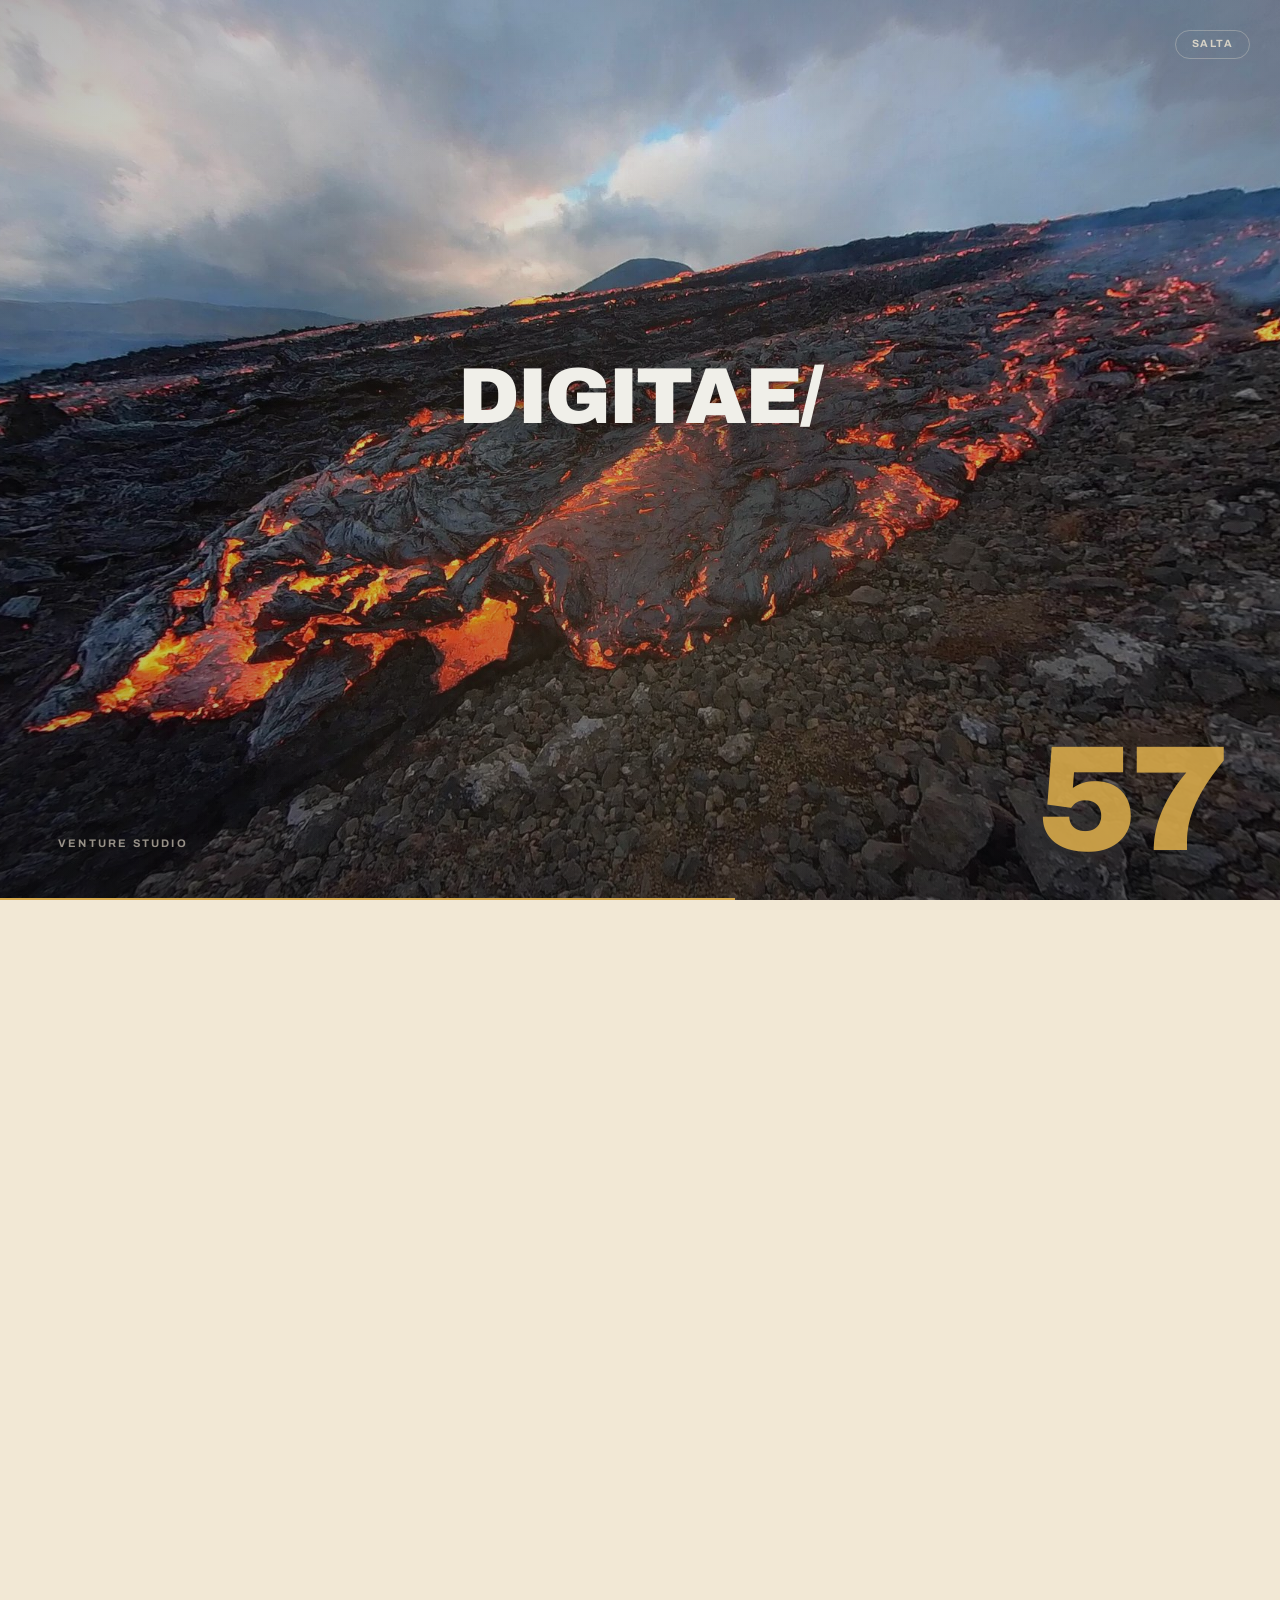
==== commit 89ea1021: "Home salta l intro; intro di C ridotta a circa 1,5 secondi Co-Authored-By: Claude Sonnet 5 <noreply@" ====
--- a/index.html
+++ b/index.html
@@ -198,6 +198,8 @@
   var pre = document.getElementById("ryft-pre"), wordEl = document.getElementById("rp-word"),
       countEl = document.getElementById("rp-count"), bar = document.getElementById("rp-bar"),
       end = document.getElementById("rp-end"), skip = document.getElementById("rp-skip");
+  // arrivando dal tasto Home delle proposte l'intro si salta
+  if (/[?&]salta/.test(location.search)) { if (pre.parentNode) pre.parentNode.removeChild(pre); return; }
   var ridotto = matchMedia("(prefers-reduced-motion: reduce)").matches, chiuso = false;
   document.documentElement.classList.add("rp-lock");
 
@@ -249,7 +251,7 @@
   requestAnimationFrame(giro);
 })();
 </script>
-<script src="shared/brand.js?v=202609211141"></script>
+<script src="shared/brand.js?v=202609211511"></script>
 <script>var B=window.LSDV_BRAND,s=document.querySelector("[data-logo]");s.setAttribute("viewBox",B.logo.vb);s.innerHTML='<path fill="#442413" fill-rule="evenodd" d="'+B.logo.br+'"/><path fill="#4B5D23" fill-rule="evenodd" d="'+B.logo.gr+'"/>';</script>
 </body>
 </html>
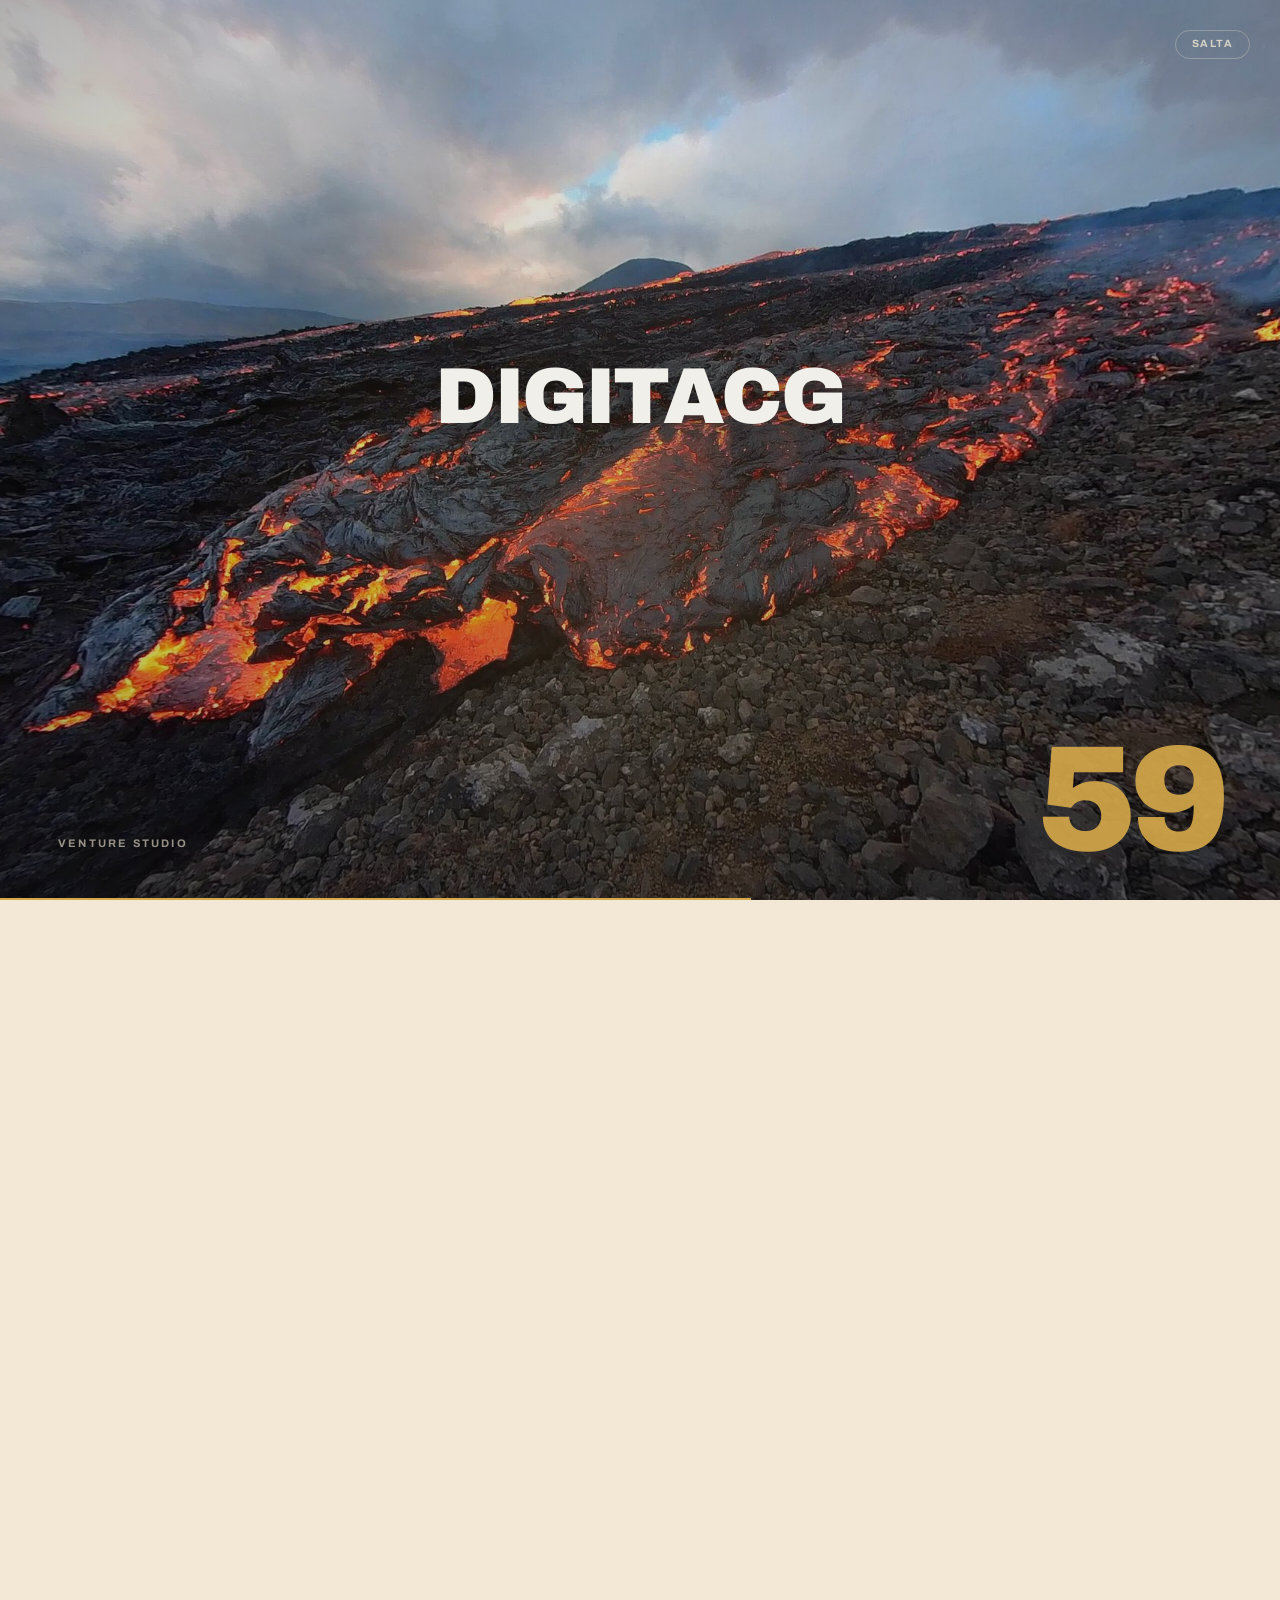
==== commit f9470e08: "C: intro su canvas fluida (4 s) e strada come indicatore di percorso; animazioni aggiornate Co-Autho" ====
--- a/index.html
+++ b/index.html
@@ -150,7 +150,7 @@
   <a class="dir c" href="c-filo/index.html?intro">
     <div class="top"><img src="shared/img/vigna-lmp02008.webp" alt=""><span class="lt">C · Comunità</span><div class="ti"><h2>La<br><em>strada.</em></h2></div></div>
     <div class="bot"><p>Luce di settembre, persone, rete. La direzione che converte meglio in adesioni.</p>
-      <ul><li>Una strada che attraversa la carta del territorio e scende con te, con le pietre chilometriche</li><li>Grappolo della rete in 3D esplorabile, «aggiungi la tua realtà»</li><li>Percorsi animati su carta reale, video verticali</li><li>Tessera che si compila mentre scrivi</li></ul>
+      <ul><li>Una carta del territorio che si colora al passaggio della strada, e un indicatore di percorso che scende con te</li><li>Grappolo della rete in 3D esplorabile, «aggiungi la tua realtà»</li><li>Percorsi animati su carta reale, video verticali</li><li>Tessera che si compila mentre scrivi</li></ul>
       <p class="go">Apri la demo <b>→</b></p></div>
   </a>
   <a class="dir d" href="d-sintesi/index.html?intro">
@@ -251,7 +251,7 @@
   requestAnimationFrame(giro);
 })();
 </script>
-<script src="shared/brand.js?v=202609211511"></script>
+<script src="shared/brand.js?v=202609211518"></script>
 <script>var B=window.LSDV_BRAND,s=document.querySelector("[data-logo]");s.setAttribute("viewBox",B.logo.vb);s.innerHTML='<path fill="#442413" fill-rule="evenodd" d="'+B.logo.br+'"/><path fill="#4B5D23" fill-rule="evenodd" d="'+B.logo.gr+'"/>';</script>
 </body>
 </html>
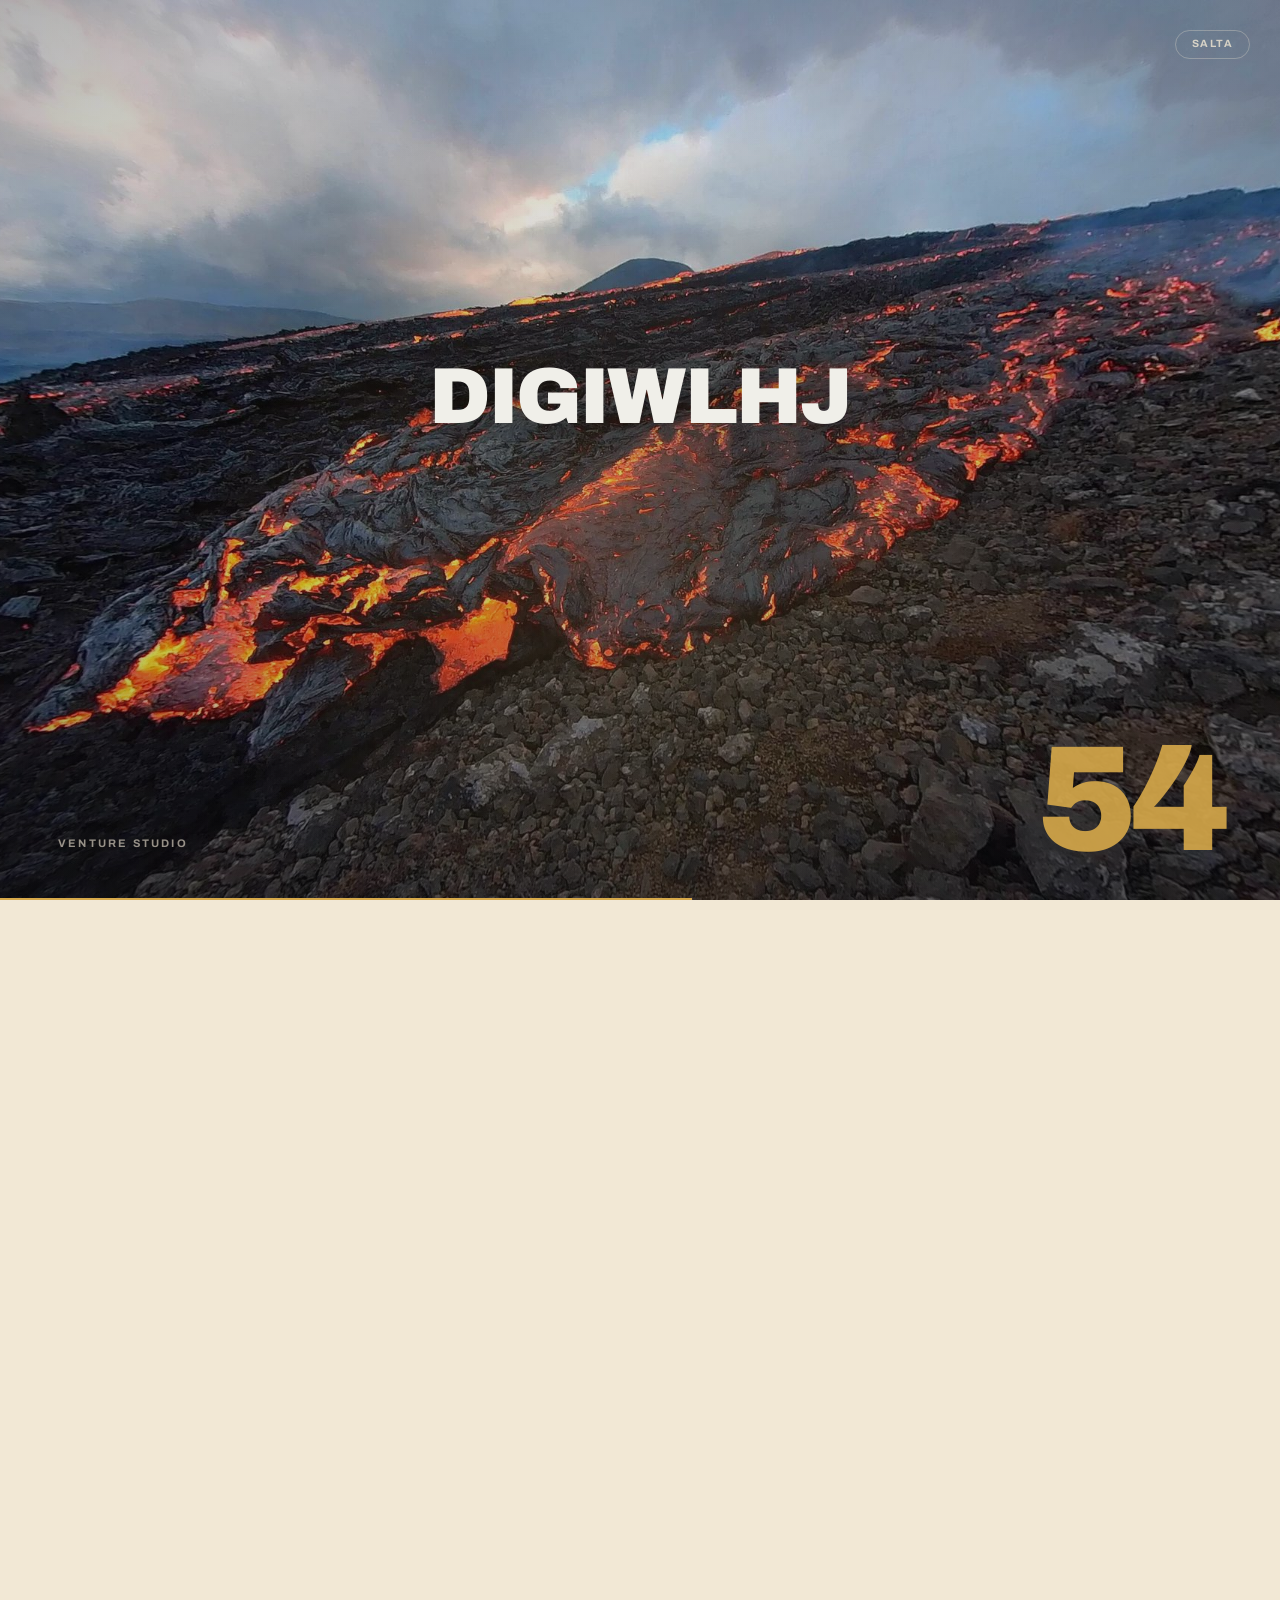
==== commit e5803d0d: "C: torna la strada che si disegna intorno alle sezioni scorrendo, ora su canvas e in stile strada Co" ====
--- a/index.html
+++ b/index.html
@@ -150,7 +150,7 @@
   <a class="dir c" href="c-filo/index.html?intro">
     <div class="top"><img src="shared/img/vigna-lmp02008.webp" alt=""><span class="lt">C · Comunità</span><div class="ti"><h2>La<br><em>strada.</em></h2></div></div>
     <div class="bot"><p>Luce di settembre, persone, rete. La direzione che converte meglio in adesioni.</p>
-      <ul><li>Una carta del territorio che si colora al passaggio della strada, e un indicatore di percorso che scende con te</li><li>Grappolo della rete in 3D esplorabile, «aggiungi la tua realtà»</li><li>Percorsi animati su carta reale, video verticali</li><li>Tessera che si compila mentre scrivi</li></ul>
+      <ul><li>Una carta del territorio che si colora al passaggio della strada, e una strada che si disegna intorno alle sezioni mentre scorri</li><li>Grappolo della rete in 3D esplorabile, «aggiungi la tua realtà»</li><li>Percorsi animati su carta reale, video verticali</li><li>Tessera che si compila mentre scrivi</li></ul>
       <p class="go">Apri la demo <b>→</b></p></div>
   </a>
   <a class="dir d" href="d-sintesi/index.html?intro">
@@ -251,7 +251,7 @@
   requestAnimationFrame(giro);
 })();
 </script>
-<script src="shared/brand.js?v=202609211518"></script>
+<script src="shared/brand.js?v=202609211527"></script>
 <script>var B=window.LSDV_BRAND,s=document.querySelector("[data-logo]");s.setAttribute("viewBox",B.logo.vb);s.innerHTML='<path fill="#442413" fill-rule="evenodd" d="'+B.logo.br+'"/><path fill="#4B5D23" fill-rule="evenodd" d="'+B.logo.gr+'"/>';</script>
 </body>
 </html>
